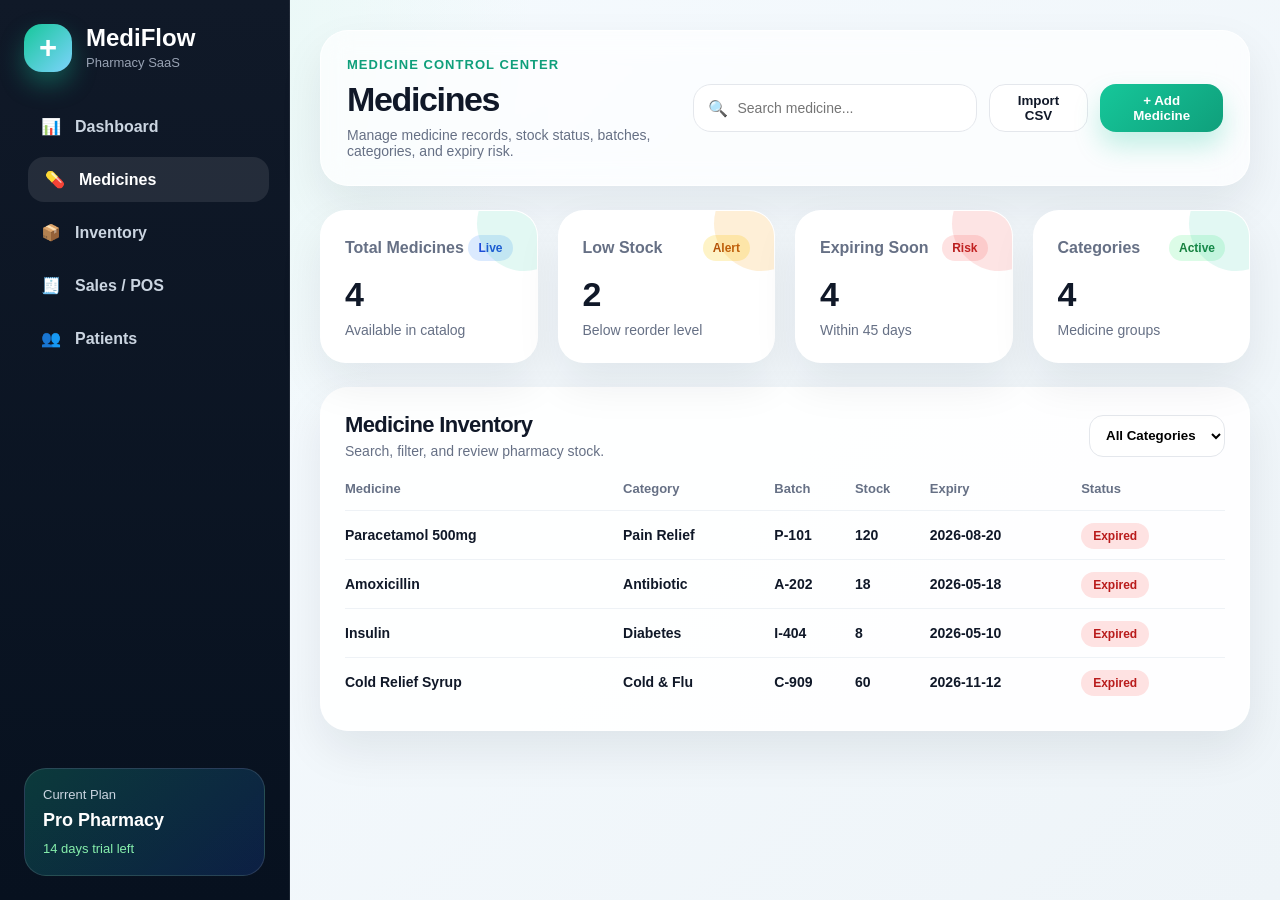
==== frontend/medicines.html @ 5a7f13b9 "Create interactive medicines page" ====
<!DOCTYPE html>
<html lang="en">
<head>
  <meta charset="UTF-8" />
  <meta name="viewport" content="width=device-width, initial-scale=1.0" />

  <title>MediFlow SaaS | Medicines</title>

  <link rel="stylesheet" href="assets/css/dashboard.css" />
  <link rel="stylesheet" href="assets/css/medicines.css" />
</head>

<body>
  <div class="app-shell">

    <aside class="sidebar">
      <div class="brand">
        <div class="brand-icon">+</div>
        <div>
          <h2>MediFlow</h2>
          <p>Pharmacy SaaS</p>
        </div>
      </div>

      <nav class="nav-menu">
        <a class="nav-link" href="index.html"><span>📊</span>Dashboard</a>
        <a class="nav-link active" href="medicines.html"><span>💊</span>Medicines</a>
        <a class="nav-link" href="inventory.html"><span>📦</span>Inventory</a>
        <a class="nav-link" href="sales.html"><span>🧾</span>Sales / POS</a>
        <a class="nav-link" href="patients.html"><span>👥</span>Patients</a>
      </nav>

      <div class="sidebar-card">
        <p>Current Plan</p>
        <h3>Pro Pharmacy</h3>
        <span>14 days trial left</span>
      </div>
    </aside>

    <main class="main-content">

      <header class="topbar">
        <div>
          <p class="eyebrow">Medicine Control Center</p>
          <h1>Medicines</h1>
          <p class="muted">Manage medicine records, stock status, batches, categories, and expiry risk.</p>
        </div>

        <div class="top-actions">
          <div class="search-box">
            <span>🔍</span>
            <input id="medicineSearch" type="text" placeholder="Search medicine..." />
          </div>

          <button class="ghost-btn">Import CSV</button>
          <button class="primary-btn" id="openAddMedicine">+ Add Medicine</button>
        </div>
      </header>

      <section class="kpi-grid">
        <div class="kpi-card">
          <div class="kpi-top">
            <p>Total Medicines</p>
            <span class="pill blue">Live</span>
          </div>
          <h2 id="totalMedicines">0</h2>
          <p class="muted">Available in catalog</p>
        </div>

        <div class="kpi-card warning">
          <div class="kpi-top">
            <p>Low Stock</p>
            <span class="pill orange">Alert</span>
          </div>
          <h2 id="lowStockCount">0</h2>
          <p class="muted">Below reorder level</p>
        </div>

        <div class="kpi-card danger">
          <div class="kpi-top">
            <p>Expiring Soon</p>
            <span class="pill red">Risk</span>
          </div>
          <h2 id="expiringCount">0</h2>
          <p class="muted">Within 45 days</p>
        </div>

        <div class="kpi-card">
          <div class="kpi-top">
            <p>Categories</p>
            <span class="pill green">Active</span>
          </div>
          <h2 id="categoryCount">0</h2>
          <p class="muted">Medicine groups</p>
        </div>
      </section>

      <section class="panel medicine-panel">
        <div class="panel-header">
          <div>
            <h3>Medicine Inventory</h3>
            <p class="muted">Search, filter, and review pharmacy stock.</p>
          </div>

          <select id="categoryFilter">
            <option value="all">All Categories</option>
            <option value="Pain Relief">Pain Relief</option>
            <option value="Antibiotic">Antibiotic</option>
            <option value="Diabetes">Diabetes</option>
            <option value="Cold & Flu">Cold & Flu</option>
          </select>
        </div>

        <table>
          <thead>
            <tr>
              <th>Medicine</th>
              <th>Category</th>
              <th>Batch</th>
              <th>Stock</th>
              <th>Expiry</th>
              <th>Status</th>
            </tr>
          </thead>

          <tbody id="medicineTableBody"></tbody>
        </table>
      </section>

    </main>
  </div>

  <div class="modal-overlay" id="medicineModal">
    <div class="modal">
      <div class="modal-header">
        <div>
          <h2>Add Medicine</h2>
          <p class="muted">Create a new medicine record.</p>
        </div>
        <button id="closeAddMedicine">×</button>
      </div>

      <form id="medicineForm">
        <div class="form-grid">
          <label>
            Medicine Name
            <input id="medicineName" type="text" required placeholder="Example: Paracetamol 500mg" />
          </label>

          <label>
            Category
            <select id="medicineCategory" required>
              <option value="Pain Relief">Pain Relief</option>
              <option value="Antibiotic">Antibiotic</option>
              <option value="Diabetes">Diabetes</option>
              <option value="Cold & Flu">Cold & Flu</option>
            </select>
          </label>

          <label>
            Batch Number
            <input id="medicineBatch" type="text" required placeholder="Example: B-204" />
          </label>

          <label>
            Stock Quantity
            <input id="medicineStock" type="number" required min="0" placeholder="Example: 120" />
          </label>

          <label>
            Expiry Date
            <input id="medicineExpiry" type="date" required />
          </label>
        </div>

        <button class="primary-btn form-submit" type="submit">Save Medicine</button>
      </form>
    </div>
  </div>

  <script src="assets/js/medicines.js"></script>
</body>
</html>
---- frontend/assets/css/dashboard.css ----
:root {
  --bg: #eef4f8;
  --panel: #ffffff;
  --sidebar: #101928;
  --sidebar-soft: #1d2939;
  --text: #101828;
  --muted: #667085;
  --border: #e4e7ec;
  --green: #16c79a;
  --green-dark: #0f9f7b;
  --blue: #2563eb;
  --orange: #f59e0b;
  --red: #ef4444;
  --shadow: 0 20px 45px rgba(16, 24, 40, 0.08);
}

* {
  margin: 0;
  padding: 0;
  box-sizing: border-box;
  font-family: Inter, Arial, sans-serif;
}

body {
  min-height: 100vh;
  background: radial-gradient(circle at top left, #e0f7ef, transparent 34%),
              linear-gradient(135deg, #f6fbff, var(--bg));
  color: var(--text);
}

.app-shell {
  display: flex;
  min-height: 100vh;
}

/* Sidebar */
.sidebar {
  width: 290px;
  height: 100vh;
  position: fixed;
  left: 0;
  top: 0;
  background: linear-gradient(180deg, #101928, #07111f);
  color: white;
  padding: 24px;
  display: flex;
  flex-direction: column;
  border-right: 1px solid rgba(255,255,255,0.08);
}

.brand {
  display: flex;
  align-items: center;
  gap: 14px;
  margin-bottom: 32px;
}

.brand-icon {
  width: 48px;
  height: 48px;
  border-radius: 18px;
  background: linear-gradient(135deg, var(--green), #7dd3fc);
  display: grid;
  place-items: center;
  font-size: 31px;
  font-weight: 900;
  box-shadow: 0 12px 25px rgba(22, 199, 154, 0.35);
}

.brand h2 {
  font-size: 24px;
  line-height: 1;
}

.brand p {
  color: #98a2b3;
  font-size: 13px;
  margin-top: 5px;
}

.nav-menu {
  display: flex;
  flex-direction: column;
  gap: 8px;
}

.nav-link {
  color: #cbd5e1;
  text-decoration: none;
  padding: 13px 15px;
  border-radius: 16px;
  display: flex;
  gap: 12px;
  align-items: center;
  font-weight: 650;
  transition: 0.2s ease;
}

.nav-link span {
  width: 24px;
  text-align: center;
}

.nav-link:hover,
.nav-link.active {
  color: white;
  background: rgba(255,255,255,0.09);
  transform: translateX(4px);
}

.sidebar-card {
  margin-top: auto;
  background: linear-gradient(135deg, rgba(22,199,154,0.22), rgba(37,99,235,0.18));
  border: 1px solid rgba(255,255,255,0.12);
  padding: 18px;
  border-radius: 22px;
}

.sidebar-card p {
  color: #cbd5e1;
  font-size: 13px;
}

.sidebar-card h3 {
  margin: 8px 0;
  font-size: 18px;
}

.sidebar-card span {
  color: #86efac;
  font-size: 13px;
}

/* Main */
.main-content {
  margin-left: 290px;
  width: calc(100% - 290px);
  padding: 30px;
}

.topbar {
  background: rgba(255,255,255,0.68);
  backdrop-filter: blur(14px);
  border: 1px solid rgba(255,255,255,0.75);
  border-radius: 28px;
  padding: 26px;
  box-shadow: var(--shadow);
  display: flex;
  justify-content: space-between;
  gap: 24px;
  align-items: center;
  margin-bottom: 24px;
}

.eyebrow {
  color: var(--green-dark);
  font-size: 13px;
  font-weight: 900;
  letter-spacing: 0.08em;
  text-transform: uppercase;
  margin-bottom: 8px;
}

.topbar h1 {
  font-size: 34px;
  letter-spacing: -0.04em;
  margin-bottom: 8px;
}

.muted {
  color: var(--muted);
  font-size: 14px;
}

.top-actions {
  display: flex;
  align-items: center;
  gap: 12px;
}

.search-box {
  width: 330px;
  background: white;
  border: 1px solid var(--border);
  border-radius: 18px;
  padding: 0 14px;
  height: 48px;
  display: flex;
  align-items: center;
  gap: 10px;
}

.search-box input {
  border: none;
  outline: none;
  width: 100%;
  font-size: 14px;
}

.primary-btn,
.ghost-btn,
.small-btn {
  border: none;
  cursor: pointer;
  font-weight: 850;
  border-radius: 16px;
  transition: 0.2s ease;
}

.primary-btn {
  height: 48px;
  padding: 0 20px;
  background: linear-gradient(135deg, var(--green), var(--green-dark));
  color: white;
  box-shadow: 0 14px 26px rgba(22, 199, 154, 0.25);
}

.ghost-btn {
  height: 48px;
  padding: 0 18px;
  background: white;
  color: var(--text);
  border: 1px solid var(--border);
}

.small-btn {
  padding: 10px 14px;
  background: #ecfdf3;
  color: #067647;
}

.primary-btn:hover,
.ghost-btn:hover,
.small-btn:hover {
  transform: translateY(-2px);
}

/* KPI */
.kpi-grid {
  display: grid;
  grid-template-columns: repeat(4, 1fr);
  gap: 20px;
  margin-bottom: 24px;
}

.kpi-card {
  background: var(--panel);
  padding: 24px;
  border-radius: 26px;
  border: 1px solid rgba(255,255,255,0.8);
  box-shadow: var(--shadow);
  position: relative;
  overflow: hidden;
}

.kpi-card::after {
  content: "";
  position: absolute;
  width: 95px;
  height: 95px;
  border-radius: 50%;
  right: -35px;
  top: -35px;
  background: rgba(22,199,154,0.12);
}

.kpi-card.warning::after {
  background: rgba(245,158,11,0.16);
}

.kpi-card.danger::after {
  background: rgba(239,68,68,0.14);
}

.kpi-top {
  display: flex;
  align-items: center;
  justify-content: space-between;
  margin-bottom: 14px;
}

.kpi-top p {
  color: var(--muted);
  font-weight: 750;
}

.kpi-card h2 {
  font-size: 34px;
  letter-spacing: -0.04em;
  margin-bottom: 8px;
}

.pill {
  padding: 6px 10px;
  border-radius: 999px;
  font-size: 12px;
  font-weight: 900;
}

.pill.green {
  background: #dcfce7;
  color: #15803d;
}

.pill.blue {
  background: #dbeafe;
  color: #1d4ed8;
}

.pill.orange {
  background: #fef3c7;
  color: #b45309;
}

.pill.red {
  background: #fee2e2;
  color: #b91c1c;
}

/* Dashboard grid */
.dashboard-grid {
  display: grid;
  grid-template-columns: 2fr 1fr;
  gap: 22px;
}

.panel {
  background: rgba(255,255,255,0.9);
  border-radius: 28px;
  padding: 24px;
  box-shadow: var(--shadow);
  border: 1px solid rgba(255,255,255,0.85);
}

.panel-header {
  display: flex;
  justify-content: space-between;
  align-items: center;
  margin-bottom: 22px;
  gap: 14px;
}

.panel-header h3 {
  font-size: 22px;
  letter-spacing: -0.03em;
  margin-bottom: 5px;
}

.panel-header select {
  height: 42px;
  border-radius: 14px;
  border: 1px solid var(--border);
  padding: 0 12px;
  background: white;
  outline: none;
  font-weight: 700;
}

.chart-panel canvas {
  width: 100% !important;
  height: 290px !important;
}

/* Health */
.health-score {
  display: flex;
  align-items: center;
  gap: 18px;
  background: #f8fafc;
  padding: 18px;
  border-radius: 22px;
  margin-bottom: 20px;
}

.circle-score {
  width: 96px;
  height: 96px;
  border-radius: 50%;
  background: conic-gradient(var(--green) 86%, #e5e7eb 0);
  display: grid;
  place-items: center;
  flex-shrink: 0;
}

.circle-score span {
  width: 72px;
  height: 72px;
  background: white;
  border-radius: 50%;
  display: grid;
  place-items: center;
  font-weight: 950;
  font-size: 20px;
}

.health-score p {
  color: var(--muted);
  line-height: 1.5;
}

.progress-item {
  margin-bottom: 16px;
}

.progress-item > div:first-child {
  display: flex;
  justify-content: space-between;
  font-size: 14px;
  margin-bottom: 8px;
}

.progress-item span {
  color: var(--muted);
}

.progress-bar {
  height: 10px;
  background: #edf2f7;
  border-radius: 999px;
  overflow: hidden;
}

.progress-bar span {
  display: block;
  height: 100%;
  background: linear-gradient(90deg, var(--green), #60a5fa);
  border-radius: 999px;
}

/* Table */
.table-panel {
  min-height: 330px;
}

table {
  width: 100%;
  border-collapse: collapse;
}

th {
  text-align: left;
  color: var(--muted);
  font-size: 13px;
  padding-bottom: 14px;
}

td {
  padding: 16px 0;
  border-top: 1px solid #eef2f6;
  font-weight: 650;
  font-size: 14px;
}

.status {
  padding: 7px 12px;
  border-radius: 999px;
  font-size: 12px;
  font-weight: 900;
}

.status.paid {
  background: #dcfce7;
  color: #15803d;
}

.status.pending {
  background: #fef3c7;
  color: #92400e;
}

/* Alerts */
.alert-card {
  padding: 16px;
  border-radius: 20px;
  margin-bottom: 14px;
  background: #f8fafc;
  border: 1px solid #eef2f6;
}

.alert-card strong {
  display: block;
  margin-bottom: 6px;
}

.alert-card p {
  color: var(--muted);
  font-size: 14px;
  line-height: 1.4;
}

.red-alert {
  border-left: 5px solid var(--red);
}

.orange-alert {
  border-left: 5px solid var(--orange);
}

.blue-alert {
  border-left: 5px solid var(--blue);
}

.green-alert {
  border-left: 5px solid var(--green);
}

/* Responsive */
@media (max-width: 1250px) {
  .topbar {
    align-items: flex-start;
    flex-direction: column;
  }

  .top-actions {
    width: 100%;
    flex-wrap: wrap;
  }

  .search-box {
    width: 100%;
  }

  .kpi-grid {
    grid-template-columns: repeat(2, 1fr);
  }

  .dashboard-grid {
    grid-template-columns: 1fr;
  }
}

@media (max-width: 850px) {
  .sidebar {
    position: relative;
    width: 100%;
    height: auto;
  }

  .app-shell {
    flex-direction: column;
  }

  .main-content {
    margin-left: 0;
    width: 100%;
    padding: 18px;
  }

  .kpi-grid {
    grid-template-columns: 1fr;
  }

  .top-actions {
    flex-direction: column;
    align-items: stretch;
  }

  .primary-btn,
  .ghost-btn {
    width: 100%;
  }
}
---- frontend/assets/css/medicines.css ----
/* Medicine Table Panel */
.medicine-panel table {
  width: 100%;
  border-collapse: collapse;
}

.medicine-panel th {
  text-align: left;
  font-size: 13px;
  color: #667085;
  padding-bottom: 14px;
}

.medicine-panel td {
  padding: 16px 0;
  border-top: 1px solid #eef2f6;
  font-size: 14px;
  font-weight: 600;
}

/* Status Badges */
.status-pill {
  padding: 6px 12px;
  border-radius: 999px;
  font-size: 12px;
  font-weight: 800;
}

.status-ok {
  background: #dcfce7;
  color: #15803d;
}

.status-low {
  background: #fef3c7;
  color: #92400e;
}

.status-expired {
  background: #fee2e2;
  color: #b91c1c;
}

/* Modal Overlay */
.modal-overlay {
  position: fixed;
  inset: 0;
  background: rgba(16, 24, 40, 0.55);
  backdrop-filter: blur(6px);
  display: none;
  align-items: center;
  justify-content: center;
  z-index: 1000;
}

/* Show modal */
.modal-overlay.active {
  display: flex;
}

/* Modal Box */
.modal {
  width: 600px;
  background: white;
  border-radius: 28px;
  padding: 26px;
  box-shadow: 0 25px 60px rgba(0,0,0,0.2);
  animation: fadeUp 0.3s ease;
}

/* Animation */
@keyframes fadeUp {
  from {
    opacity: 0;
    transform: translateY(30px);
  }
  to {
    opacity: 1;
    transform: translateY(0);
  }
}

.modal-header {
  display: flex;
  justify-content: space-between;
  align-items: center;
  margin-bottom: 18px;
}

.modal-header h2 {
  font-size: 22px;
}

.modal-header button {
  border: none;
  background: transparent;
  font-size: 26px;
  cursor: pointer;
}

/* Form */
.form-grid {
  display: grid;
  grid-template-columns: 1fr 1fr;
  gap: 18px;
  margin-bottom: 18px;
}

.form-grid label {
  display: flex;
  flex-direction: column;
  font-size: 13px;
  font-weight: 700;
  color: #344054;
}

.form-grid input,
.form-grid select {
  margin-top: 6px;
  height: 42px;
  border-radius: 12px;
  border: 1px solid #d0d5dd;
  padding: 0 12px;
  font-size: 14px;
  outline: none;
}

.form-grid input:focus,
.form-grid select:focus {
  border-color: #16c79a;
  box-shadow: 0 0 0 3px rgba(22,199,154,0.2);
}

.form-submit {
  width: 100%;
  height: 48px;
  border-radius: 16px;
  font-weight: 800;
}

/* Responsive */
@media (max-width: 700px) {
  .modal {
    width: 95%;
  }

  .form-grid {
    grid-template-columns: 1fr;
  }
}
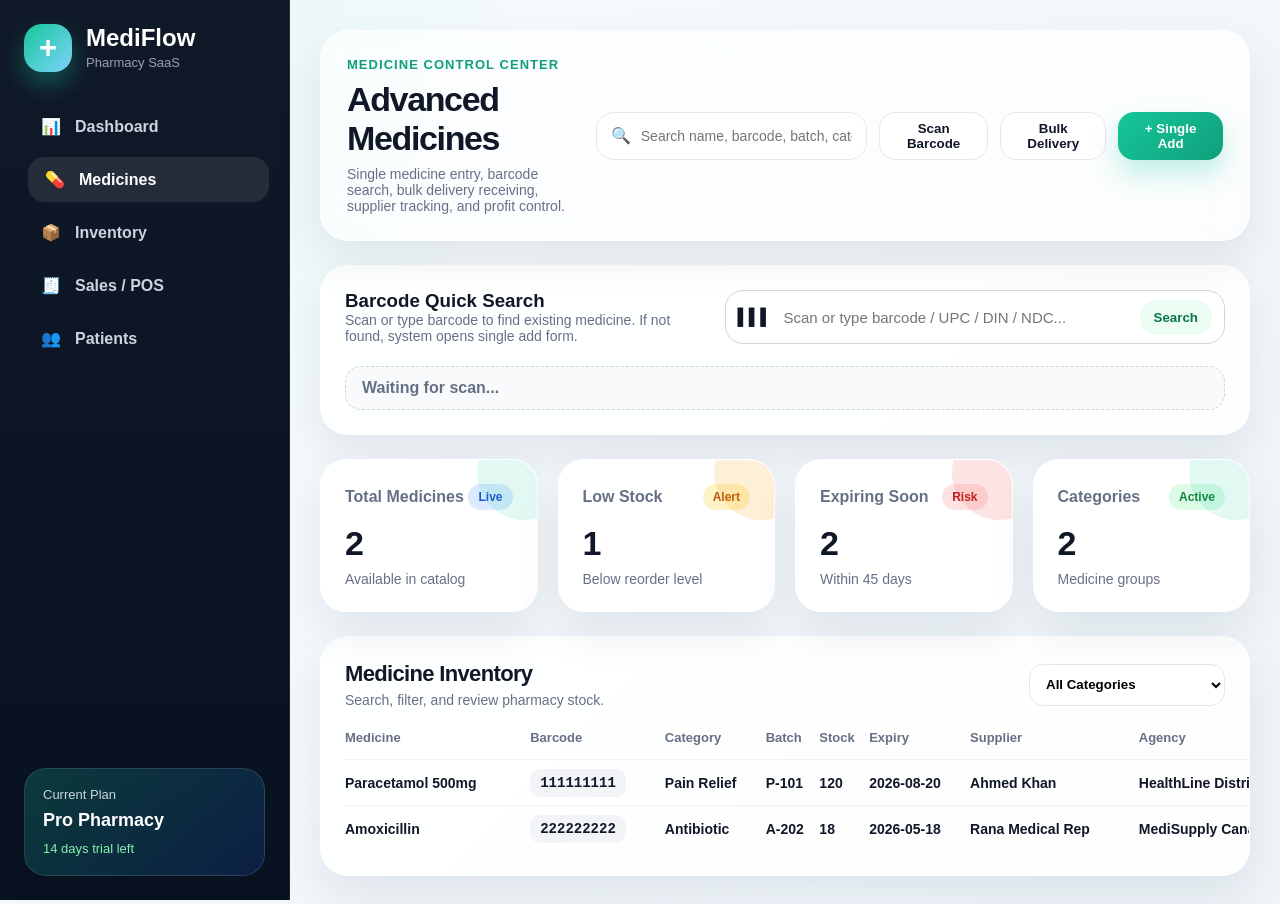
==== commit 8163219c: "Add cost price profit tracking and bulk receiving logic" ====
--- a/frontend/medicines.html
+++ b/frontend/medicines.html
@@ -4,7 +4,7 @@
   <meta charset="UTF-8" />
   <meta name="viewport" content="width=device-width, initial-scale=1.0" />
 
-  <title>MediFlow SaaS | Medicines</title>
+  <title>MediFlow SaaS | Medicines v3</title>
 
   <link rel="stylesheet" href="assets/css/dashboard.css" />
   <link rel="stylesheet" href="assets/css/medicines.css" />
@@ -42,20 +42,36 @@
       <header class="topbar">
         <div>
           <p class="eyebrow">Medicine Control Center</p>
-          <h1>Medicines</h1>
-          <p class="muted">Manage medicine records, stock status, batches, categories, and expiry risk.</p>
+          <h1>Advanced Medicines</h1>
+          <p class="muted">Single medicine entry, barcode search, bulk delivery receiving, supplier tracking, and profit control.</p>
         </div>
 
         <div class="top-actions">
           <div class="search-box">
             <span>🔍</span>
-            <input id="medicineSearch" type="text" placeholder="Search medicine..." />
-          </div>
-
-          <button class="ghost-btn">Import CSV</button>
-          <button class="primary-btn" id="openAddMedicine">+ Add Medicine</button>
+            <input id="medicineSearch" type="text" placeholder="Search name, barcode, batch, category..." />
+          </div>
+
+          <button class="ghost-btn" id="scanFocusBtn">Scan Barcode</button>
+          <button class="ghost-btn" id="openBulkReceiving">Bulk Delivery</button>
+          <button class="primary-btn" id="openAddMedicine">+ Single Add</button>
         </div>
       </header>
+
+      <section class="barcode-panel panel">
+        <div>
+          <h3>Barcode Quick Search</h3>
+          <p class="muted">Scan or type barcode to find existing medicine. If not found, system opens single add form.</p>
+        </div>
+
+        <div class="barcode-input-wrap">
+          <span>▌▌▌</span>
+          <input id="barcodeScannerInput" type="text" placeholder="Scan or type barcode / UPC / DIN / NDC..." />
+          <button class="small-btn" id="barcodeSearchBtn">Search</button>
+        </div>
+
+        <p class="scan-result" id="scanResult">Waiting for scan...</p>
+      </section>
 
       <section class="kpi-grid">
         <div class="kpi-card">
@@ -104,10 +120,6 @@
 
           <select id="categoryFilter">
             <option value="all">All Categories</option>
-            <option value="Pain Relief">Pain Relief</option>
-            <option value="Antibiotic">Antibiotic</option>
-            <option value="Diabetes">Diabetes</option>
-            <option value="Cold & Flu">Cold & Flu</option>
           </select>
         </div>
 
@@ -115,10 +127,17 @@
           <thead>
             <tr>
               <th>Medicine</th>
+              <th>Barcode</th>
               <th>Category</th>
               <th>Batch</th>
               <th>Stock</th>
               <th>Expiry</th>
+              <th>Supplier</th>
+              <th>Agency</th>
+              <th>Company</th>
+              <th>Cost</th>
+              <th>Sell</th>
+              <th>Profit</th>
               <th>Status</th>
             </tr>
           </thead>
@@ -130,12 +149,13 @@
     </main>
   </div>
 
+  <!-- Single Add Modal -->
   <div class="modal-overlay" id="medicineModal">
-    <div class="modal">
+    <div class="modal large-modal">
       <div class="modal-header">
         <div>
-          <h2>Add Medicine</h2>
-          <p class="muted">Create a new medicine record.</p>
+          <h2>Single Add Medicine</h2>
+          <p class="muted">Add one medicine manually or from barcode search.</p>
         </div>
         <button id="closeAddMedicine">×</button>
       </div>
@@ -148,13 +168,18 @@
           </label>
 
           <label>
+            Barcode / UPC / DIN / NDC
+            <input id="medicineBarcode" type="text" placeholder="Example: 062600123456" />
+          </label>
+
+          <label>
             Category
-            <select id="medicineCategory" required>
-              <option value="Pain Relief">Pain Relief</option>
-              <option value="Antibiotic">Antibiotic</option>
-              <option value="Diabetes">Diabetes</option>
-              <option value="Cold & Flu">Cold & Flu</option>
-            </select>
+            <select id="medicineCategory" required></select>
+          </label>
+
+          <label>
+            Add New Category
+            <input id="newCategoryInput" type="text" placeholder="Example: Respiratory" />
           </label>
 
           <label>
@@ -168,8 +193,38 @@
           </label>
 
           <label>
+            Reorder Level
+            <input id="medicineReorderLevel" type="number" required min="0" value="20" />
+          </label>
+
+          <label>
             Expiry Date
             <input id="medicineExpiry" type="date" required />
+          </label>
+
+          <label>
+            Supplier / Medical Rep Name
+            <input id="medicineSupplier" type="text" placeholder="Example: Ahmed Khan" />
+          </label>
+
+          <label>
+            Agency / Distributor Name
+            <input id="medicineAgency" type="text" placeholder="Example: MedSupply Canada" />
+          </label>
+
+          <label>
+            Company / Manufacturer
+            <input id="medicineCompany" type="text" placeholder="Example: Pfizer" />
+          </label>
+
+          <label>
+            Cost Price / Buying Price
+            <input id="medicineCostPrice" type="number" step="0.01" min="0" placeholder="Example: 5.50" />
+          </label>
+
+          <label>
+            Selling Price
+            <input id="medicinePrice" type="number" step="0.01" min="0" placeholder="Example: 12.99" />
           </label>
         </div>
 
@@ -178,6 +233,146 @@
     </div>
   </div>
 
+  <!-- Bulk Delivery Receiving Modal -->
+  <div class="modal-overlay" id="bulkReceivingModal">
+    <div class="modal xlarge-modal">
+      <div class="modal-header">
+        <div>
+          <h2>Bulk Delivery Receiving</h2>
+          <p class="muted">Scan delivery medicines, verify bill, edit mistakes, then confirm all stock together.</p>
+        </div>
+        <button id="closeBulkReceiving">×</button>
+      </div>
+
+      <section class="receiving-header">
+        <label>
+          Invoice / Bill Number
+          <input id="deliveryInvoice" type="text" placeholder="Example: INV-77882" />
+        </label>
+
+        <label>
+          Supplier / Medical Rep Name
+          <input id="deliverySupplier" type="text" placeholder="Example: Ahmed Khan" />
+        </label>
+
+        <label>
+          Agency / Distributor Name
+          <input id="deliveryAgency" type="text" placeholder="Example: HealthLine Distributors" />
+        </label>
+
+        <label>
+          Company / Manufacturer
+          <input id="deliveryCompany" type="text" placeholder="Example: Pfizer / GSK / Sanofi" />
+        </label>
+
+        <label>
+          Delivery Date
+          <input id="deliveryDate" type="date" />
+        </label>
+
+        <label>
+          Notes
+          <input id="deliveryNotes" type="text" placeholder="Optional notes..." />
+        </label>
+      </section>
+
+      <section class="bulk-scan-card">
+        <div class="bulk-scan-row">
+          <label>
+            Scan Barcode
+            <input id="bulkBarcode" type="text" placeholder="Scan barcode and press Enter..." />
+          </label>
+
+          <label>
+            Medicine Name
+            <input id="bulkMedicineName" type="text" placeholder="Auto-filled if existing" />
+          </label>
+
+          <label>
+            Batch
+            <input id="bulkBatch" type="text" placeholder="Batch number" />
+          </label>
+
+          <label>
+            Quantity
+            <input id="bulkQuantity" type="number" min="1" value="1" />
+          </label>
+
+          <label>
+            Expiry
+            <input id="bulkExpiry" type="date" />
+          </label>
+
+          <label>
+            Cost Price
+            <input id="bulkCostPrice" type="number" step="0.01" min="0" placeholder="0.00" />
+          </label>
+
+          <label>
+            Selling Price
+            <input id="bulkSellingPrice" type="number" step="0.01" min="0" placeholder="0.00" />
+          </label>
+        </div>
+
+        <button class="primary-btn form-submit" id="addBulkItem" type="button">Add to Delivery Table</button>
+      </section>
+
+      <section class="bulk-table-panel">
+        <div class="panel-header">
+          <div>
+            <h3>Delivery Verification Table</h3>
+            <p class="muted">Review all scanned medicines before final stock update.</p>
+          </div>
+
+          <button class="ghost-btn" id="clearBulkItems" type="button">Clear Table</button>
+        </div>
+
+        <div class="bulk-table-wrap">
+          <table>
+            <thead>
+              <tr>
+                <th>Barcode</th>
+                <th>Medicine</th>
+                <th>Batch</th>
+                <th>Qty</th>
+                <th>Expiry</th>
+                <th>Cost</th>
+                <th>Sell</th>
+                <th>Profit</th>
+                <th>Actions</th>
+              </tr>
+            </thead>
+
+            <tbody id="bulkTableBody">
+              <tr>
+                <td colspan="9" class="empty-row">No delivery items added yet.</td>
+              </tr>
+            </tbody>
+          </table>
+        </div>
+
+        <div class="bulk-summary">
+          <div>
+            <p class="muted">Total Items</p>
+            <h3 id="bulkTotalItems">0</h3>
+          </div>
+
+          <div>
+            <p class="muted">Total Quantity</p>
+            <h3 id="bulkTotalQuantity">0</h3>
+          </div>
+
+          <div>
+            <p class="muted">Estimated Cost</p>
+            <h3 id="bulkTotalCost">$0.00</h3>
+          </div>
+
+          <button class="primary-btn" id="confirmBulkDelivery" type="button">Confirm Delivery & Update Stock</button>
+        </div>
+      </section>
+    </div>
+  </div>
+
   <script src="assets/js/medicines.js"></script>
 </body>
 </html>
--- a/frontend/assets/css/medicines.css
+++ b/frontend/assets/css/medicines.css
@@ -1,6 +1,48 @@
-/* Medicine Table Panel */
+/* Barcode Panel */
+.barcode-panel {
+  margin-bottom: 24px;
+  display: grid;
+  grid-template-columns: 1fr 1.4fr;
+  gap: 22px;
+  align-items: center;
+}
+
+.barcode-input-wrap {
+  height: 54px;
+  background: #ffffff;
+  border: 1px solid #d0d5dd;
+  border-radius: 18px;
+  display: flex;
+  align-items: center;
+  gap: 12px;
+  padding: 0 12px;
+}
+
+.barcode-input-wrap input {
+  border: none;
+  outline: none;
+  flex: 1;
+  font-size: 15px;
+}
+
+.scan-result {
+  grid-column: 1 / -1;
+  background: #f8fafc;
+  border: 1px dashed #cbd5e1;
+  color: #667085;
+  padding: 12px 16px;
+  border-radius: 16px;
+  font-weight: 700;
+}
+
+/* Medicine Table */
+.medicine-panel {
+  overflow-x: auto;
+}
+
 .medicine-panel table {
   width: 100%;
+  min-width: 1350px;
   border-collapse: collapse;
 }
 
@@ -12,18 +54,40 @@
 }
 
 .medicine-panel td {
-  padding: 16px 0;
+  padding: 14px 0;
   border-top: 1px solid #eef2f6;
   font-size: 14px;
-  font-weight: 600;
-}
-
-/* Status Badges */
+  font-weight: 650;
+}
+
+.medicine-name {
+  font-weight: 900;
+}
+
+.barcode-code {
+  font-family: Consolas, monospace;
+  background: #f2f4f7;
+  padding: 6px 10px;
+  border-radius: 10px;
+}
+
+/* 💰 Profit Styling */
+.profit-positive {
+  color: #16a34a;
+  font-weight: 900;
+}
+
+.profit-negative {
+  color: #dc2626;
+  font-weight: 900;
+}
+
+/* Status */
 .status-pill {
-  padding: 6px 12px;
+  padding: 7px 12px;
   border-radius: 999px;
   font-size: 12px;
-  font-weight: 800;
+  font-weight: 900;
 }
 
 .status-ok {
@@ -36,115 +100,172 @@
   color: #92400e;
 }
 
-.status-expired {
+.status-expiring {
   background: #fee2e2;
   color: #b91c1c;
 }
 
-/* Modal Overlay */
+.status-expired {
+  background: #7f1d1d;
+  color: white;
+}
+
+/* Modal */
 .modal-overlay {
   position: fixed;
   inset: 0;
-  background: rgba(16, 24, 40, 0.55);
-  backdrop-filter: blur(6px);
+  background: rgba(16, 24, 40, 0.58);
+  backdrop-filter: blur(7px);
   display: none;
   align-items: center;
   justify-content: center;
   z-index: 1000;
-}
-
-/* Show modal */
+  padding: 22px;
+}
+
 .modal-overlay.active {
   display: flex;
 }
 
-/* Modal Box */
 .modal {
-  width: 600px;
+  width: 620px;
+  max-height: 92vh;
+  overflow-y: auto;
   background: white;
   border-radius: 28px;
   padding: 26px;
-  box-shadow: 0 25px 60px rgba(0,0,0,0.2);
-  animation: fadeUp 0.3s ease;
-}
-
-/* Animation */
-@keyframes fadeUp {
-  from {
-    opacity: 0;
-    transform: translateY(30px);
-  }
-  to {
-    opacity: 1;
-    transform: translateY(0);
-  }
-}
-
-.modal-header {
-  display: flex;
-  justify-content: space-between;
-  align-items: center;
-  margin-bottom: 18px;
-}
-
-.modal-header h2 {
-  font-size: 22px;
-}
-
-.modal-header button {
-  border: none;
-  background: transparent;
-  font-size: 26px;
-  cursor: pointer;
+  box-shadow: 0 30px 80px rgba(0,0,0,0.25);
+}
+
+.large-modal {
+  width: 860px;
+}
+
+.xlarge-modal {
+  width: min(1200px, 96vw);
 }
 
 /* Form */
-.form-grid {
+.form-grid,
+.receiving-header,
+.bulk-scan-row {
   display: grid;
-  grid-template-columns: 1fr 1fr;
+  grid-template-columns: repeat(2, 1fr);
   gap: 18px;
-  margin-bottom: 18px;
-}
-
-.form-grid label {
-  display: flex;
-  flex-direction: column;
-  font-size: 13px;
-  font-weight: 700;
-  color: #344054;
+}
+
+.bulk-scan-row {
+  grid-template-columns: repeat(4, 1fr);
 }
 
 .form-grid input,
-.form-grid select {
-  margin-top: 6px;
-  height: 42px;
-  border-radius: 12px;
+.form-grid select,
+.receiving-header input,
+.bulk-scan-row input {
+  margin-top: 7px;
+  height: 44px;
+  border-radius: 14px;
   border: 1px solid #d0d5dd;
-  padding: 0 12px;
+  padding: 0 13px;
   font-size: 14px;
   outline: none;
 }
 
 .form-grid input:focus,
-.form-grid select:focus {
+.form-grid select:focus,
+.receiving-header input:focus,
+.bulk-scan-row input:focus {
   border-color: #16c79a;
-  box-shadow: 0 0 0 3px rgba(22,199,154,0.2);
+  box-shadow: 0 0 0 4px rgba(22,199,154,0.18);
 }
 
 .form-submit {
   width: 100%;
-  height: 48px;
-  border-radius: 16px;
-  font-weight: 800;
+  height: 50px;
+}
+
+/* Bulk Table */
+.bulk-table-panel {
+  background: #ffffff;
+  border: 1px solid #e4e7ec;
+  padding: 18px;
+  border-radius: 22px;
+}
+
+.bulk-table-panel table {
+  width: 100%;
+  min-width: 1000px;
+  border-collapse: collapse;
+}
+
+.bulk-table-panel th {
+  text-align: left;
+  color: #667085;
+  font-size: 13px;
+  padding-bottom: 12px;
+}
+
+.bulk-table-panel td {
+  padding: 14px 0;
+  border-top: 1px solid #eef2f6;
+}
+
+/* Action buttons */
+.action-btn {
+  border: none;
+  padding: 8px 12px;
+  border-radius: 12px;
+  font-weight: 900;
+  cursor: pointer;
+  margin-right: 6px;
+}
+
+.edit-btn {
+  background: #dbeafe;
+  color: #1d4ed8;
+}
+
+.delete-btn {
+  background: #fee2e2;
+  color: #b91c1c;
+}
+
+/* Summary */
+.bulk-summary {
+  margin-top: 18px;
+  display: grid;
+  grid-template-columns: repeat(4, 1fr);
+  gap: 14px;
+  align-items: center;
+}
+
+.bulk-summary > div {
+  background: #f8fafc;
+  border: 1px solid #eef2f6;
+  border-radius: 18px;
+  padding: 14px;
+}
+
+.bulk-summary h3 {
+  margin-top: 5px;
 }
 
 /* Responsive */
-@media (max-width: 700px) {
-  .modal {
-    width: 95%;
+@media (max-width: 1000px) {
+  .barcode-panel,
+  .form-grid,
+  .receiving-header,
+  .bulk-summary {
+    grid-template-columns: 1fr;
   }
 
-  .form-grid {
+  .bulk-scan-row {
+    grid-template-columns: repeat(2, 1fr);
+  }
+}
+
+@media (max-width: 650px) {
+  .bulk-scan-row {
     grid-template-columns: 1fr;
   }
 }
